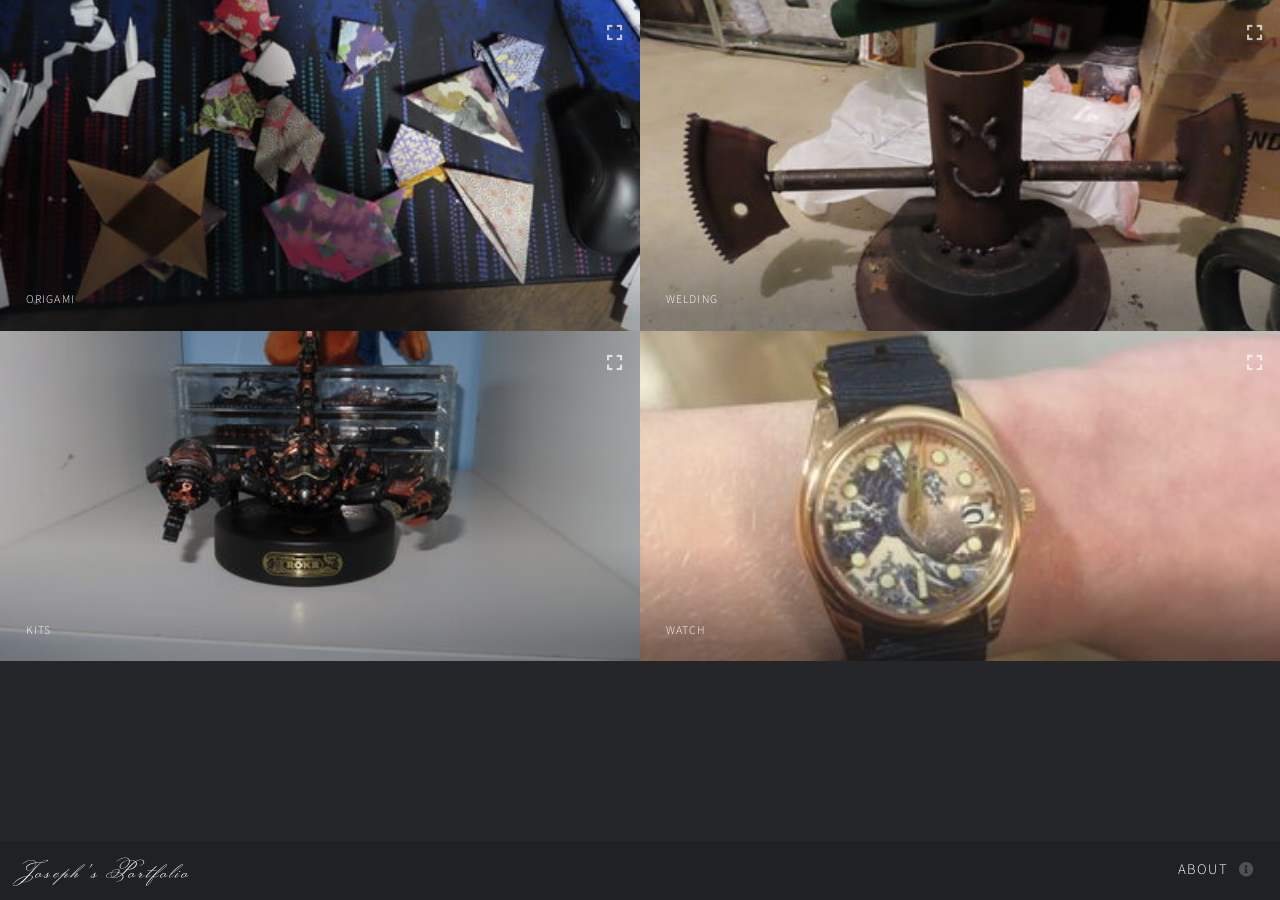
==== index.html @ 0ad8f06d "Add header font styling and gallery expand/collapse functionality - Add Monsieur La Doulaise Google " ====
<!DOCTYPE HTML>
<!--
	Multiverse by HTML5 UP
	html5up.net | @ajlkn
	Free for personal and commercial use under the CCA 3.0 license (html5up.net/license)
-->
<html>
	<head>
		<title>Joseph's Portfolio</title>
		<meta charset="utf-8" />
		<meta name="viewport" content="width=device-width, initial-scale=1, user-scalable=no" />
		<link rel="stylesheet" href="assets/css/main.css" />
		<noscript><link rel="stylesheet" href="assets/css/noscript.css" /></noscript>
		<link rel="preconnect" href="https://fonts.googleapis.com">
		<link rel="preconnect" href="https://fonts.gstatic.com" crossorigin>
		<link href="https://fonts.googleapis.com/css2?family=Monsieur+La+Doulaise&display=swap" rel="stylesheet">
	</head>
	<body class="is-preload">

		<!-- Wrapper -->
			<div id="wrapper">

				<!-- Header -->
					<header id="header">
						<h1><a href="index.html"><strong>Joseph's Portfolio</a></h1>
						<nav>
							<ul>
								<li><a href="#footer" class="icon solid fa-info-circle">About</a></li>
							</ul>
						</nav>
					</header>

				<!-- Main -->
					<div id="main">
						<!-- Origami Gallery -->
						<div class="gallery-group" data-gallery="origami">
							<button class="gallery-back">Back</button>
							<article class="thumb">
								<a href="images/gallery/origami/01-ALotOfOrigami.jpg" class="image"><img src="images/thumbs/origami.jpg" alt="Origami" /></a>
								<h2>Origami</h2>
								<p>Paper folding creations</p>
								<span class="expand-overlay"></span>
							</article>
							<a href="images/gallery/origami/02-4OrigamiFrogs.jpg" class="gallery-item"></a>
							<a href="images/gallery/origami/03-6OrigamiFrogs.jpg" class="gallery-item"></a>
							<a href="images/gallery/origami/04-6OrigamiFrogsStacked.jpg" class="gallery-item"></a>
							<a href="images/gallery/origami/05-OrigamiBookmarkOnPage.jpg" class="gallery-item"></a>
							<a href="images/gallery/origami/06-OrigamiBox.jpg" class="gallery-item"></a>
							<a href="images/gallery/origami/07-OrigamiCat.jpg" class="gallery-item"></a>
							<a href="images/gallery/origami/08-OrigamiCicada.jpg" class="gallery-item"></a>
							<a href="images/gallery/origami/09-OrigamiCinema.jpg" class="gallery-item"></a>
							<a href="images/gallery/origami/10-OrigamiCrane.jpg" class="gallery-item"></a>
							<a href="images/gallery/origami/11-OrigamiFrog.jpg" class="gallery-item"></a>
							<a href="images/gallery/origami/12-OrigamiFrogRabbit.jpg" class="gallery-item"></a>
							<a href="images/gallery/origami/13-OrigamiHeart.jpg" class="gallery-item"></a>
							<a href="images/gallery/origami/14-OrigamiOwl.jpg" class="gallery-item"></a>
							<a href="images/gallery/origami/15-OrigamiParrotOnFinger.jpg" class="gallery-item"></a>
							<a href="images/gallery/origami/16-OrigamiParrotOnFlowers.jpg" class="gallery-item"></a>
							<a href="images/gallery/origami/17-OrigamiParrotWithDog.jpg" class="gallery-item"></a>
							<a href="images/gallery/origami/18-OrigamiParrotWithDog2.jpg" class="gallery-item"></a>
							<a href="images/gallery/origami/19-OrigamiRabbit2.jpg" class="gallery-item"></a>
							<a href="images/gallery/origami/20-OrigamiTurtle.jpg" class="gallery-item"></a>
							<a href="images/gallery/origami/21-OrigamiTurtle2.jpg" class="gallery-item"></a>
							<a href="images/gallery/origami/22-OrigamiRabbit.jpg" class="gallery-item"></a>
						</div>

						<!-- Welding Gallery -->
						<div class="gallery-group" data-gallery="welding">
							<button class="gallery-back">Back</button>
							<article class="thumb">
								<a href="images/gallery/welding/01-GuyIWelded.jpg" class="image"><img src="images/thumbs/welding.jpg" alt="Welding" /></a>
								<h2>Welding</h2>
								<p>Metal art and sculptures</p>
								<span class="expand-overlay"></span>
							</article>
							<a href="images/gallery/welding/02-AlotOfWeldedThings.jpg" class="gallery-item"></a>
							<a href="images/gallery/welding/03-WeldedBirdHouse.jpg" class="gallery-item"></a>
							<a href="images/gallery/welding/04-WeldedCarAndFlowers.jpg" class="gallery-item"></a>
							<a href="images/gallery/welding/05-WeldedGuy.jpg" class="gallery-item"></a>
							<a href="images/gallery/welding/06-WeldedHandAndFlowers.jpg" class="gallery-item"></a>
						</div>

						<!-- Kits Gallery -->
						<div class="gallery-group" data-gallery="kits">
							<button class="gallery-back">Back</button>
							<article class="thumb">
								<a href="images/gallery/kits/01-ScorpionKit.jpg" class="image"><img src="images/thumbs/kits.jpg" alt="Kits" /></a>
								<h2>Kits</h2>
								<p>Assembly projects</p>
								<span class="expand-overlay"></span>
							</article>
							<a href="images/gallery/kits/02-WoodenOwlClockKit.jpg" class="gallery-item"></a>
						</div>

						<!-- Watch Gallery -->
						<div class="gallery-group" data-gallery="watch">
							<button class="gallery-back">Back</button>
							<article class="thumb">
								<a href="images/gallery/watch/01-Watch-on-wrist.jpg" class="image"><img src="images/thumbs/watch.jpg" alt="Watch" /></a>
								<h2>Watch</h2>
								<p>Timepiece collection</p>
								<span class="expand-overlay"></span>
							</article>
							<a href="images/gallery/watch/02-Watch-on-desk.jpg" class="gallery-item"></a>
						</div>
					</div>

				<!-- Footer -->
					<footer id="footer" class="panel">
						<div class="inner split">
							<div>
								<section>
									<h2>Magna feugiat sed adipiscing</h2>
									<p>Nulla consequat, ex ut suscipit rutrum, mi dolor tincidunt erat, et scelerisque turpis ipsum eget quis orci mattis aliquet. Maecenas fringilla et ante at lorem et ipsum. Dolor nulla eu bibendum sapien. Donec non pharetra dui. Nulla consequat, ex ut suscipit rutrum, mi dolor tincidunt erat, et scelerisque turpis ipsum.</p>
								</section>
								<section>
									<h2>Follow me on ...</h2>
									<ul class="icons">
										<li><a href="#" class="icon brands fa-twitter"><span class="label">Twitter</span></a></li>
										<li><a href="#" class="icon brands fa-facebook-f"><span class="label">Facebook</span></a></li>
										<li><a href="#" class="icon brands fa-instagram"><span class="label">Instagram</span></a></li>
										<li><a href="#" class="icon brands fa-github"><span class="label">GitHub</span></a></li>
										<li><a href="#" class="icon brands fa-dribbble"><span class="label">Dribbble</span></a></li>
										<li><a href="#" class="icon brands fa-linkedin-in"><span class="label">LinkedIn</span></a></li>
									</ul>
								</section>
								<p class="copyright">
									&copy; Unttled. Design: <a href="http://html5up.net">HTML5 UP</a>.
								</p>
							</div>
							<div>
								<section>
									<h2>Get in touch</h2>
									<form method="post" action="#">
										<div class="fields">
											<div class="field half">
												<input type="text" name="name" id="name" placeholder="Name" />
											</div>
											<div class="field half">
												<input type="text" name="email" id="email" placeholder="Email" />
											</div>
											<div class="field">
												<textarea name="message" id="message" rows="4" placeholder="Message"></textarea>
											</div>
										</div>
										<ul class="actions">
											<li><input type="submit" value="Send" class="primary" /></li>
											<li><input type="reset" value="Reset" /></li>
										</ul>
									</form>
								</section>
							</div>
						</div>
					</footer>

			</div>

		<!-- Scripts -->
			<script src="assets/js/jquery.min.js"></script>
			<script src="assets/js/jquery.poptrox.min.js"></script>
			<script src="assets/js/browser.min.js"></script>
			<script src="assets/js/breakpoints.min.js"></script>
			<script src="assets/js/util.js"></script>
			<script src="assets/js/main.js"></script>

	</body>
</html>
---- assets/css/main.css ----
@import url(fontawesome-all.min.css);
@import url("https://fonts.googleapis.com/css?family=Source+Sans+Pro:300,300italic,400,400italic");

/*
	Multiverse by HTML5 UP
	html5up.net | @ajlkn
	Free for personal and commercial use under the CCA 3.0 license (html5up.net/license)
*/

@-moz-keyframes spinner {
	0% {
		-moz-transform: rotate(0deg);
		-webkit-transform: rotate(0deg);
		-ms-transform: rotate(0deg);
		transform: rotate(0deg);
	}

	100% {
		-moz-transform: rotate(359deg);
		-webkit-transform: rotate(359deg);
		-ms-transform: rotate(359deg);
		transform: rotate(359deg);
	}
}

@-webkit-keyframes spinner {
	0% {
		-moz-transform: rotate(0deg);
		-webkit-transform: rotate(0deg);
		-ms-transform: rotate(0deg);
		transform: rotate(0deg);
	}

	100% {
		-moz-transform: rotate(359deg);
		-webkit-transform: rotate(359deg);
		-ms-transform: rotate(359deg);
		transform: rotate(359deg);
	}
}

@-ms-keyframes spinner {
	0% {
		-moz-transform: rotate(0deg);
		-webkit-transform: rotate(0deg);
		-ms-transform: rotate(0deg);
		transform: rotate(0deg);
	}

	100% {
		-moz-transform: rotate(359deg);
		-webkit-transform: rotate(359deg);
		-ms-transform: rotate(359deg);
		transform: rotate(359deg);
	}
}

@keyframes spinner {
	0% {
		-moz-transform: rotate(0deg);
		-webkit-transform: rotate(0deg);
		-ms-transform: rotate(0deg);
		transform: rotate(0deg);
	}

	100% {
		-moz-transform: rotate(359deg);
		-webkit-transform: rotate(359deg);
		-ms-transform: rotate(359deg);
		transform: rotate(359deg);
	}
}

html, body, div, span, applet, object,
iframe, h1, h2, h3, h4, h5, h6, p, blockquote,
pre, a, abbr, acronym, address, big, cite,
code, del, dfn, em, img, ins, kbd, q, s, samp,
small, strike, strong, sub, sup, tt, var, b,
u, i, center, dl, dt, dd, ol, ul, li, fieldset,
form, label, legend, table, caption, tbody,
tfoot, thead, tr, th, td, article, aside,
canvas, details, embed, figure, figcaption,
footer, header, hgroup, menu, nav, output, ruby,
section, summary, time, mark, audio, video {
	margin: 0;
	padding: 0;
	border: 0;
	font-size: 100%;
	font: inherit;
	vertical-align: baseline;}

article, aside, details, figcaption, figure,
footer, header, hgroup, menu, nav, section {
	display: block;}

body {
	line-height: 1;
}

ol, ul {
	list-style: none;
}

blockquote, q {
	quotes: none;
}

	blockquote:before, blockquote:after, q:before, q:after {
		content: '';
		content: none;
	}

table {
	border-collapse: collapse;
	border-spacing: 0;
}

body {
	-webkit-text-size-adjust: none;
}

mark {
	background-color: transparent;
	color: inherit;
}

input::-moz-focus-inner {
	border: 0;
	padding: 0;
}

input, select, textarea {
	-moz-appearance: none;
	-webkit-appearance: none;
	-ms-appearance: none;
	appearance: none;
}

/* Basic */

	@-ms-viewport {
		width: device-width;
	}

	body {
		-ms-overflow-style: scrollbar;
	}

	@media screen and (max-width: 480px) {

		html, body {
			min-width: 320px;
		}

	}

	html {
		box-sizing: border-box;
	}

	*, *:before, *:after {
		box-sizing: inherit;
	}

	body {
		background: #242629;
	}

		body.is-preload *, body.is-preload *:before, body.is-preload *:after {
			-moz-animation: none !important;
			-webkit-animation: none !important;
			-ms-animation: none !important;
			animation: none !important;
			-moz-transition: none !important;
			-webkit-transition: none !important;
			-ms-transition: none !important;
			transition: none !important;
		}

		body.is-resizing *, body.is-resizing *:before, body.is-resizing *:after {
			-moz-animation: none !important;
			-webkit-animation: none !important;
			-ms-animation: none !important;
			animation: none !important;
			-moz-transition: none !important;
			-webkit-transition: none !important;
			-ms-transition: none !important;
			transition: none !important;
		}

/* Type */

	body, input, select, textarea {
		color: #a0a0a1;
		font-family: "Source Sans Pro", Helvetica, sans-serif;
		font-size: 15pt;
		font-weight: 300;
		letter-spacing: 0.025em;
		line-height: 1.65;
	}

		@media screen and (max-width: 1680px) {

			body, input, select, textarea {
				font-size: 11pt;
			}

		}

	a {
		-moz-transition: color 0.2s ease-in-out, border-bottom-color 0.2s ease-in-out;
		-webkit-transition: color 0.2s ease-in-out, border-bottom-color 0.2s ease-in-out;
		-ms-transition: color 0.2s ease-in-out, border-bottom-color 0.2s ease-in-out;
		transition: color 0.2s ease-in-out, border-bottom-color 0.2s ease-in-out;
		border-bottom: dotted 1px;
		color: #34a58e;
		text-decoration: none;
	}

		a:hover {
			border-bottom-color: transparent;
			color: #34a58e !important;
		}

	strong, b {
		color: #ffffff;
		font-weight: 300;
	}

	em, i {
		font-style: italic;
	}

	p {
		margin: 0 0 2em 0;
	}

	h1, h2, h3, h4, h5, h6 {
		color: #ffffff;
		font-weight: 300;
		letter-spacing: 0.1em;
		line-height: 1.5;
		margin: 0 0 1em 0;
		text-transform: uppercase;
	}

		h1 a, h2 a, h3 a, h4 a, h5 a, h6 a {
			color: inherit;
			text-decoration: none;
		}

	h1 {
		font-size: 2em;
	}

	h2 {
		font-size: 1.25em;
	}

	h3 {
		font-size: 1.1em;
	}

	h4 {
		font-size: 1em;
	}

	h5 {
		font-size: 0.9em;
	}

	h6 {
		font-size: 0.7em;
	}

	@media screen and (max-width: 736px) {

		h2 {
			font-size: 1em;
		}

		h3 {
			font-size: 0.9em;
		}

		h4 {
			font-size: 0.8em;
		}

		h5 {
			font-size: 0.7em;
		}

		h6 {
			font-size: 0.7em;
		}

	}

	sub {
		font-size: 0.8em;
		position: relative;
		top: 0.5em;
	}

	sup {
		font-size: 0.8em;
		position: relative;
		top: -0.5em;
	}

	blockquote {
		border-left: 4px #36383c;
		font-style: italic;
		margin: 0 0 2em 0;
		padding: 0.5em 0 0.5em 2em;
	}

	code {
		background: #34363b;
		border: solid 1px #36383c;
		font-family: "Courier New", monospace;
		font-size: 0.9em;
		margin: 0 0.25em;
		padding: 0.25em 0.65em;
	}

	pre {
		-webkit-overflow-scrolling: touch;
		font-family: "Courier New", monospace;
		font-size: 0.9em;
		margin: 0 0 2em 0;
	}

		pre code {
			display: block;
			line-height: 1.75;
			padding: 1em 1.5em;
			overflow-x: auto;
		}

	hr {
		border: 0;
		border-bottom: solid 1px #36383c;
		margin: 2em 0;
	}

		hr.major {
			margin: 3em 0;
		}

	.align-left {
		text-align: left;
	}

	.align-center {
		text-align: center;
	}

	.align-right {
		text-align: right;
	}

/* Button */

	input[type="submit"],
	input[type="reset"],
	input[type="button"],
	button,
	.button {
		-moz-appearance: none;
		-webkit-appearance: none;
		-ms-appearance: none;
		appearance: none;
		-moz-transition: background-color 0.2s ease-in-out, box-shadow 0.2s ease-in-out, color 0.2s ease-in-out;
		-webkit-transition: background-color 0.2s ease-in-out, box-shadow 0.2s ease-in-out, color 0.2s ease-in-out;
		-ms-transition: background-color 0.2s ease-in-out, box-shadow 0.2s ease-in-out, color 0.2s ease-in-out;
		transition: background-color 0.2s ease-in-out, box-shadow 0.2s ease-in-out, color 0.2s ease-in-out;
		background-color: transparent;
		border: 0;
		border-radius: 0;
		box-shadow: inset 0 0 0 2px #36383c;
		color: #ffffff !important;
		cursor: pointer;
		display: inline-block;
		font-size: 0.9em;
		font-weight: 300;
		height: 3.05556em;
		letter-spacing: 0.1em;
		line-height: 3.05556em;
		padding: 0 2.5em;
		text-align: center;
		text-decoration: none;
		text-transform: uppercase;
		white-space: nowrap;
	}

		input[type="submit"]:hover,
		input[type="reset"]:hover,
		input[type="button"]:hover,
		button:hover,
		.button:hover {
			box-shadow: inset 0 0 0 2px #34a58e;
			color: #34a58e !important;
		}

			input[type="submit"]:hover:active,
			input[type="reset"]:hover:active,
			input[type="button"]:hover:active,
			button:hover:active,
			.button:hover:active {
				background-color: rgba(52, 165, 142, 0.15);
				color: #34a58e !important;
			}

		input[type="submit"].icon,
		input[type="reset"].icon,
		input[type="button"].icon,
		button.icon,
		.button.icon {
			padding-left: 1.35em;
		}

			input[type="submit"].icon:before,
			input[type="reset"].icon:before,
			input[type="button"].icon:before,
			button.icon:before,
			.button.icon:before {
				margin-right: 0.5em;
			}

		input[type="submit"].fit,
		input[type="reset"].fit,
		input[type="button"].fit,
		button.fit,
		.button.fit {
			width: 100%;
		}

		input[type="submit"].small,
		input[type="reset"].small,
		input[type="button"].small,
		button.small,
		.button.small {
			font-size: 0.8em;
		}

		input[type="submit"].large,
		input[type="reset"].large,
		input[type="button"].large,
		button.large,
		.button.large {
			font-size: 1.35em;
		}

		input[type="submit"].primary,
		input[type="reset"].primary,
		input[type="button"].primary,
		button.primary,
		.button.primary {
			background-color: #34a58e;
			box-shadow: none;
		}

			input[type="submit"].primary:hover,
			input[type="reset"].primary:hover,
			input[type="button"].primary:hover,
			button.primary:hover,
			.button.primary:hover {
				background-color: #47c5ab;
				color: #ffffff !important;
			}

				input[type="submit"].primary:hover:active,
				input[type="reset"].primary:hover:active,
				input[type="button"].primary:hover:active,
				button.primary:hover:active,
				.button.primary:hover:active {
					background-color: #287e6d;
				}

		input[type="submit"].disabled, input[type="submit"]:disabled,
		input[type="reset"].disabled,
		input[type="reset"]:disabled,
		input[type="button"].disabled,
		input[type="button"]:disabled,
		button.disabled,
		button:disabled,
		.button.disabled,
		.button:disabled {
			pointer-events: none;
			opacity: 0.35;
		}

/* Form */

	form {
		margin: 0 0 2em 0;
	}

		form > :last-child {
			margin-bottom: 0;
		}

		form > .fields {
			display: -moz-flex;
			display: -webkit-flex;
			display: -ms-flex;
			display: flex;
			-moz-flex-wrap: wrap;
			-webkit-flex-wrap: wrap;
			-ms-flex-wrap: wrap;
			flex-wrap: wrap;
			width: calc(100% + 3em);
			margin: -1.5em 0 2em -1.5em;
		}

			form > .fields > .field {
				-moz-flex-grow: 0;
				-webkit-flex-grow: 0;
				-ms-flex-grow: 0;
				flex-grow: 0;
				-moz-flex-shrink: 0;
				-webkit-flex-shrink: 0;
				-ms-flex-shrink: 0;
				flex-shrink: 0;
				padding: 1.5em 0 0 1.5em;
				width: calc(100% - 1.5em);
			}

				form > .fields > .field.half {
					width: calc(50% - 0.75em);
				}

				form > .fields > .field.third {
					width: calc(100%/3 - 0.5em);
				}

				form > .fields > .field.quarter {
					width: calc(25% - 0.375em);
				}

		@media screen and (max-width: 736px) {

			form > .fields {
				width: calc(100% + 3em);
				margin: -1.5em 0 2em -1.5em;
			}

				form > .fields > .field {
					padding: 1.5em 0 0 1.5em;
					width: calc(100% - 1.5em);
				}

					form > .fields > .field.half {
						width: calc(100% - 1.5em);
					}

					form > .fields > .field.third {
						width: calc(100% - 1.5em);
					}

					form > .fields > .field.quarter {
						width: calc(100% - 1.5em);
					}

		}

	label {
		color: #ffffff;
		display: block;
		font-size: 0.9em;
		font-weight: 300;
		margin: 0 0 1em 0;
	}

	input[type="text"],
	input[type="password"],
	input[type="email"],
	input[type="tel"],
	input[type="search"],
	input[type="url"],
	select,
	textarea {
		-moz-appearance: none;
		-webkit-appearance: none;
		-ms-appearance: none;
		appearance: none;
		background: #34363b;
		border: 0;
		border-radius: 0;
		color: #a0a0a1;
		display: block;
		outline: 0;
		padding: 0 1em;
		text-decoration: none;
		width: 100%;
	}

		input[type="text"]:invalid,
		input[type="password"]:invalid,
		input[type="email"]:invalid,
		input[type="tel"]:invalid,
		input[type="search"]:invalid,
		input[type="url"]:invalid,
		select:invalid,
		textarea:invalid {
			box-shadow: none;
		}

		input[type="text"]:focus,
		input[type="password"]:focus,
		input[type="email"]:focus,
		input[type="tel"]:focus,
		input[type="search"]:focus,
		input[type="url"]:focus,
		select:focus,
		textarea:focus {
			box-shadow: inset 0 0 0 2px #34a58e;
		}

	select {
		background-image: url("data:image/svg+xml;charset=utf8,%3Csvg xmlns='http://www.w3.org/2000/svg' width='40' height='40' preserveAspectRatio='none' viewBox='0 0 40 40'%3E%3Cpath d='M9.4,12.3l10.4,10.4l10.4-10.4c0.2-0.2,0.5-0.4,0.9-0.4c0.3,0,0.6,0.1,0.9,0.4l3.3,3.3c0.2,0.2,0.4,0.5,0.4,0.9 c0,0.4-0.1,0.6-0.4,0.9L20.7,31.9c-0.2,0.2-0.5,0.4-0.9,0.4c-0.3,0-0.6-0.1-0.9-0.4L4.3,17.3c-0.2-0.2-0.4-0.5-0.4-0.9 c0-0.4,0.1-0.6,0.4-0.9l3.3-3.3c0.2-0.2,0.5-0.4,0.9-0.4S9.1,12.1,9.4,12.3z' fill='%2336383c' /%3E%3C/svg%3E");
		background-size: 1.25rem;
		background-repeat: no-repeat;
		background-position: calc(100% - 1rem) center;
		height: 2.75em;
		padding-right: 2.75em;
		text-overflow: ellipsis;
	}

		select option {
			color: #ffffff;
			background: #242629;
		}

		select:focus::-ms-value {
			background-color: transparent;
		}

		select::-ms-expand {
			display: none;
		}

	input[type="text"],
	input[type="password"],
	input[type="email"],
	input[type="tel"],
	input[type="search"],
	input[type="url"],
	select {
		height: 2.75em;
	}

	textarea {
		padding: 0.75em 1em;
	}

	input[type="checkbox"],
	input[type="radio"] {
		-moz-appearance: none;
		-webkit-appearance: none;
		-ms-appearance: none;
		appearance: none;
		display: block;
		float: left;
		margin-right: -2em;
		opacity: 0;
		width: 1em;
		z-index: -1;
	}

		input[type="checkbox"] + label,
		input[type="radio"] + label {
			text-decoration: none;
			color: #a0a0a1;
			cursor: pointer;
			display: inline-block;
			font-size: 1em;
			font-weight: 300;
			padding-left: 2.4em;
			padding-right: 0.75em;
			position: relative;
		}

			input[type="checkbox"] + label:before,
			input[type="radio"] + label:before {
				-moz-osx-font-smoothing: grayscale;
				-webkit-font-smoothing: antialiased;
				display: inline-block;
				font-style: normal;
				font-variant: normal;
				text-rendering: auto;
				line-height: 1;
				text-transform: none !important;
				font-family: 'Font Awesome 5 Free';
				font-weight: 900;
			}

			input[type="checkbox"] + label:before,
			input[type="radio"] + label:before {
				background: #34363b;
				content: '';
				display: inline-block;
				font-size: 0.8em;
				height: 2.0625em;
				left: 0;
				line-height: 2.0625em;
				position: absolute;
				text-align: center;
				top: 0;
				width: 2.0625em;
			}

		input[type="checkbox"]:checked + label:before,
		input[type="radio"]:checked + label:before {
			background: #34a58e;
			border-color: #34a58e;
			color: #ffffff;
			content: '\f00c';
		}

		input[type="checkbox"]:focus + label:before,
		input[type="radio"]:focus + label:before {
			box-shadow: 0 0 0 2px #34a58e;
		}

	input[type="radio"] + label:before {
		border-radius: 100%;
	}

	::-webkit-input-placeholder {
		color: #707071 !important;
		opacity: 1.0;
	}

	:-moz-placeholder {
		color: #707071 !important;
		opacity: 1.0;
	}

	::-moz-placeholder {
		color: #707071 !important;
		opacity: 1.0;
	}

	:-ms-input-placeholder {
		color: #707071 !important;
		opacity: 1.0;
	}

/* Icon */

	.icon {
		text-decoration: none;
		border-bottom: none;
		position: relative;
	}

		.icon:before {
			-moz-osx-font-smoothing: grayscale;
			-webkit-font-smoothing: antialiased;
			display: inline-block;
			font-style: normal;
			font-variant: normal;
			text-rendering: auto;
			line-height: 1;
			text-transform: none !important;
			font-family: 'Font Awesome 5 Free';
			font-weight: 400;
		}

		.icon > .label {
			display: none;
		}

		.icon:before {
			line-height: inherit;
		}

		.icon.solid:before {
			font-weight: 900;
		}

		.icon.brands:before {
			font-family: 'Font Awesome 5 Brands';
		}

/* List */

	ol {
		list-style: decimal;
		margin: 0 0 2em 0;
		padding-left: 1.25em;
	}

		ol li {
			padding-left: 0.25em;
		}

	ul {
		list-style: disc;
		margin: 0 0 2em 0;
		padding-left: 1em;
	}

		ul li {
			padding-left: 0.5em;
		}

		ul.alt {
			list-style: none;
			padding-left: 0;
		}

			ul.alt li {
				border-top: solid 1px #36383c;
				padding: 0.5em 0;
			}

				ul.alt li:first-child {
					border-top: 0;
					padding-top: 0;
				}

	dl {
		margin: 0 0 2em 0;
	}

		dl dt {
			display: block;
			font-weight: 300;
			margin: 0 0 1em 0;
		}

		dl dd {
			margin-left: 2em;
		}

/* Actions */

	ul.actions {
		display: -moz-flex;
		display: -webkit-flex;
		display: -ms-flex;
		display: flex;
		cursor: default;
		list-style: none;
		margin-left: -1em;
		padding-left: 0;
	}

		ul.actions li {
			padding: 0 0 0 1em;
			vertical-align: middle;
		}

		ul.actions.special {
			-moz-justify-content: center;
			-webkit-justify-content: center;
			-ms-justify-content: center;
			justify-content: center;
			width: 100%;
			margin-left: 0;
		}

			ul.actions.special li:first-child {
				padding-left: 0;
			}

		ul.actions.stacked {
			-moz-flex-direction: column;
			-webkit-flex-direction: column;
			-ms-flex-direction: column;
			flex-direction: column;
			margin-left: 0;
		}

			ul.actions.stacked li {
				padding: 1.3em 0 0 0;
			}

				ul.actions.stacked li:first-child {
					padding-top: 0;
				}

		ul.actions.fit {
			width: calc(100% + 1em);
		}

			ul.actions.fit li {
				-moz-flex-grow: 1;
				-webkit-flex-grow: 1;
				-ms-flex-grow: 1;
				flex-grow: 1;
				-moz-flex-shrink: 1;
				-webkit-flex-shrink: 1;
				-ms-flex-shrink: 1;
				flex-shrink: 1;
				width: 100%;
			}

				ul.actions.fit li > * {
					width: 100%;
				}

			ul.actions.fit.stacked {
				width: 100%;
			}

		@media screen and (max-width: 480px) {

			ul.actions:not(.fixed) {
				-moz-flex-direction: column;
				-webkit-flex-direction: column;
				-ms-flex-direction: column;
				flex-direction: column;
				margin-left: 0;
				width: 100% !important;
			}

				ul.actions:not(.fixed) li {
					-moz-flex-grow: 1;
					-webkit-flex-grow: 1;
					-ms-flex-grow: 1;
					flex-grow: 1;
					-moz-flex-shrink: 1;
					-webkit-flex-shrink: 1;
					-ms-flex-shrink: 1;
					flex-shrink: 1;
					padding: 1em 0 0 0;
					text-align: center;
					width: 100%;
				}

					ul.actions:not(.fixed) li > * {
						width: 100%;
					}

					ul.actions:not(.fixed) li:first-child {
						padding-top: 0;
					}

					ul.actions:not(.fixed) li input[type="submit"],
					ul.actions:not(.fixed) li input[type="reset"],
					ul.actions:not(.fixed) li input[type="button"],
					ul.actions:not(.fixed) li button,
					ul.actions:not(.fixed) li .button {
						width: 100%;
					}

						ul.actions:not(.fixed) li input[type="submit"].icon:before,
						ul.actions:not(.fixed) li input[type="reset"].icon:before,
						ul.actions:not(.fixed) li input[type="button"].icon:before,
						ul.actions:not(.fixed) li button.icon:before,
						ul.actions:not(.fixed) li .button.icon:before {
							margin-left: -0.5rem;
						}

		}

/* Icons */

	ul.icons {
		cursor: default;
		list-style: none;
		padding-left: 0;
	}

		ul.icons li {
			display: inline-block;
			padding: 0 1em 0 0;
		}

			ul.icons li:last-child {
				padding-right: 0;
			}

			ul.icons li .icon {
				color: #505051;
			}

				ul.icons li .icon:before {
					font-size: 1.5em;
				}

/* Table */

	.table-wrapper {
		-webkit-overflow-scrolling: touch;
		overflow-x: auto;
	}

	table {
		margin: 0 0 2em 0;
		width: 100%;
	}

		table tbody tr {
			border: solid 1px #36383c;
			border-left: 0;
			border-right: 0;
		}

			table tbody tr:nth-child(2n + 1) {
				background-color: #34363b;
			}

		table td {
			padding: 0.75em 0.75em;
		}

		table th {
			color: #ffffff;
			font-size: 0.9em;
			font-weight: 300;
			padding: 0 0.75em 0.75em 0.75em;
			text-align: left;
		}

		table thead {
			border-bottom: solid 2px #36383c;
		}

		table tfoot {
			border-top: solid 2px #36383c;
		}

		table.alt {
			border-collapse: separate;
		}

			table.alt tbody tr td {
				border: solid 1px #36383c;
				border-left-width: 0;
				border-top-width: 0;
			}

				table.alt tbody tr td:first-child {
					border-left-width: 1px;
				}

			table.alt tbody tr:first-child td {
				border-top-width: 1px;
			}

			table.alt thead {
				border-bottom: 0;
			}

			table.alt tfoot {
				border-top: 0;
			}

/* Panel */

	.panel {
		padding: 4em 4em 2em 4em ;
		-moz-transform: translateY(100vh);
		-webkit-transform: translateY(100vh);
		-ms-transform: translateY(100vh);
		transform: translateY(100vh);
		-moz-transition: -moz-transform 0.5s ease;
		-webkit-transition: -webkit-transform 0.5s ease;
		-ms-transition: -ms-transform 0.5s ease;
		transition: transform 0.5s ease;
		-webkit-overflow-scrolling: touch;
		background: rgba(36, 38, 41, 0.975);
		bottom: 4em;
		left: 0;
		max-height: calc(80vh - 4em);
		overflow-y: auto;
		position: fixed;
		width: 100%;
		z-index: 10001;
	}

		.panel.active {
			-moz-transform: translateY(1px);
			-webkit-transform: translateY(1px);
			-ms-transform: translateY(1px);
			transform: translateY(1px);
		}

		.panel > .inner {
			margin: 0 auto;
			max-width: 100%;
			width: 75em;
		}

			.panel > .inner.split {
				display: -moz-flex;
				display: -webkit-flex;
				display: -ms-flex;
				display: flex;
			}

				.panel > .inner.split > div {
					margin-left: 4em;
					width: 50%;
				}

				.panel > .inner.split > :first-child {
					margin-left: 0;
				}

		.panel > .closer {
			-moz-transition: opacity 0.2s ease-in-out;
			-webkit-transition: opacity 0.2s ease-in-out;
			-ms-transition: opacity 0.2s ease-in-out;
			transition: opacity 0.2s ease-in-out;
			background-image: url("images/close.svg");
			background-position: center;
			background-repeat: no-repeat;
			background-size: 3em;
			cursor: pointer;
			height: 5em;
			opacity: 0.25;
			position: absolute;
			right: 0;
			top: 0;
			width: 5em;
			z-index: 2;
		}

			.panel > .closer:hover {
				opacity: 1.0;
			}

		@media screen and (max-width: 1280px) {

			.panel {
				padding: 3em 3em 1em 3em ;
			}

				.panel > .inner.split > div {
					margin-left: 3em;
				}

				.panel > .closer {
					background-size: 2.5em;
					background-position: 75% 25%;
				}

		}

		@media screen and (max-width: 980px) {

			.panel > .inner.split {
				-moz-flex-direction: column;
				-webkit-flex-direction: column;
				-ms-flex-direction: column;
				flex-direction: column;
			}

				.panel > .inner.split > div {
					margin-left: 0;
					width: 100%;
				}

		}

		@media screen and (max-width: 736px) {

			.panel {
				-moz-transform: translateY(-100vh);
				-webkit-transform: translateY(-100vh);
				-ms-transform: translateY(-100vh);
				transform: translateY(-100vh);
				padding: 4em 2em 2em 2em ;
				bottom: auto;
				top: calc(4em - 1px);
			}

				.panel.active {
					-moz-transform: translateY(0);
					-webkit-transform: translateY(0);
					-ms-transform: translateY(0);
					transform: translateY(0);
				}

		}

/* Poptrox Popup */

	.poptrox-overlay {
		-webkit-tap-highlight-color: rgba(255, 255, 255, 0);
	}

	.poptrox-popup {
		background: rgba(31, 34, 36, 0.925);
		box-shadow: 0 1em 3em 0.5em rgba(0, 0, 0, 0.25);
		cursor: default;
	}

		.poptrox-popup:before {
			-moz-transition: opacity 0.2s ease-in-out;
			-webkit-transition: opacity 0.2s ease-in-out;
			-ms-transition: opacity 0.2s ease-in-out;
			transition: opacity 0.2s ease-in-out;
			background-image: -moz-linear-gradient(to left, rgba(31,34,36,0.35), rgba(31,34,36,0) 10em, rgba(31,34,36,0)), -moz-linear-gradient(to right, rgba(31,34,36,0.35), rgba(31,34,36,0) 10em, rgba(31,34,36,0));
			background-image: -webkit-linear-gradient(to left, rgba(31,34,36,0.35), rgba(31,34,36,0) 10em, rgba(31,34,36,0)), -webkit-linear-gradient(to right, rgba(31,34,36,0.35), rgba(31,34,36,0) 10em, rgba(31,34,36,0));
			background-image: -ms-linear-gradient(to left, rgba(31,34,36,0.35), rgba(31,34,36,0) 10em, rgba(31,34,36,0)), -ms-linear-gradient(to right, rgba(31,34,36,0.35), rgba(31,34,36,0) 10em, rgba(31,34,36,0));
			background-image: linear-gradient(to left, rgba(31,34,36,0.35), rgba(31,34,36,0) 10em, rgba(31,34,36,0)), linear-gradient(to right, rgba(31,34,36,0.35), rgba(31,34,36,0) 10em, rgba(31,34,36,0));
			content: '';
			display: block;
			height: 100%;
			left: 0;
			position: absolute;
			top: 0;
			width: 100%;
			z-index: 1;
			opacity: 1;
		}

		.poptrox-popup .closer {
			-moz-transition: opacity 0.2s ease-in-out;
			-webkit-transition: opacity 0.2s ease-in-out;
			-ms-transition: opacity 0.2s ease-in-out;
			transition: opacity 0.2s ease-in-out;
			background-image: url("images/close.svg");
			background-position: center;
			background-repeat: no-repeat;
			background-size: 3em;
			height: 5em;
			opacity: 0;
			position: absolute;
			right: 0;
			top: 0;
			width: 5em;
			z-index: 2;
		}

		.poptrox-popup .nav-previous,
		.poptrox-popup .nav-next {
			-moz-transition: opacity 0.2s ease-in-out;
			-webkit-transition: opacity 0.2s ease-in-out;
			-ms-transition: opacity 0.2s ease-in-out;
			transition: opacity 0.2s ease-in-out;
			background-image: url("images/arrow.svg");
			background-position: center;
			background-repeat: no-repeat;
			background-size: 5em;
			cursor: pointer;
			height: 8em;
			margin-top: -4em;
			opacity: 0;
			position: absolute;
			top: 50%;
			width: 6em;
			z-index: 2;
		}

		.poptrox-popup .nav-previous {
			-moz-transform: scaleX(-1);
			-webkit-transform: scaleX(-1);
			-ms-transform: scaleX(-1);
			transform: scaleX(-1);
			left: 0;
		}

		.poptrox-popup .nav-next {
			right: 0;
		}

		.poptrox-popup .caption {
			padding: 2em 2em 0.1em 2em ;
			background-image: -moz-linear-gradient(to top, rgba(16,16,16,0.45) 25%, rgba(16,16,16,0) 100%);
			background-image: -webkit-linear-gradient(to top, rgba(16,16,16,0.45) 25%, rgba(16,16,16,0) 100%);
			background-image: -ms-linear-gradient(to top, rgba(16,16,16,0.45) 25%, rgba(16,16,16,0) 100%);
			background-image: linear-gradient(to top, rgba(16,16,16,0.45) 25%, rgba(16,16,16,0) 100%);
			bottom: 0;
			cursor: default;
			left: 0;
			position: absolute;
			text-align: left;
			width: 100%;
			z-index: 2;
		}

			.poptrox-popup .caption h2, .poptrox-popup .caption h3, .poptrox-popup .caption h4, .poptrox-popup .caption h5, .poptrox-popup .caption h6 {
				margin: 0 0 0.5em 0;
			}

			.poptrox-popup .caption p {
				color: #ffffff;
			}

		.poptrox-popup .loader {
			-moz-animation: spinner 1s infinite linear !important;
			-webkit-animation: spinner 1s infinite linear !important;
			-ms-animation: spinner 1s infinite linear !important;
			animation: spinner 1s infinite linear !important;
			background-image: url("images/spinner.svg");
			background-position: center;
			background-repeat: no-repeat;
			background-size: contain;
			display: block;
			font-size: 2em;
			height: 2em;
			left: 50%;
			line-height: 2em;
			margin: -1em 0 0 -1em;
			opacity: 0.25;
			position: absolute;
			text-align: center;
			top: 50%;
			width: 2em;
		}

		.poptrox-popup:hover .closer,
		.poptrox-popup:hover .nav-previous,
		.poptrox-popup:hover .nav-next {
			opacity: 0.5;
		}

			.poptrox-popup:hover .closer:hover,
			.poptrox-popup:hover .nav-previous:hover,
			.poptrox-popup:hover .nav-next:hover {
				opacity: 1.0;
			}

		.poptrox-popup.loading:before {
			opacity: 0;
		}

		body.touch .poptrox-popup .closer,
		body.touch .poptrox-popup .nav-previous,
		body.touch .poptrox-popup .nav-next {
			opacity: 1.0 !important;
		}

		@media screen and (max-width: 980px) {

			.poptrox-popup .closer {
				background-size: 3em;
			}

			.poptrox-popup .nav-previous,
			.poptrox-popup .nav-next {
				background-size: 4em;
			}

		}

		@media screen and (max-width: 736px) {

			.poptrox-popup:before {
				display: none;
			}

			.poptrox-popup .caption {
				display: none !important;
			}

			.poptrox-popup .closer,
			.poptrox-popup .nav-previous,
			.poptrox-popup .nav-next {
				display: none !important;
			}

		}

/* Wrapper */

	#wrapper {
		-moz-transition: -moz-filter 0.5s ease, -webkit-filter 0.5s ease, -ms-filter 0.5s ease, -moz-filter 0.5s ease;
		-webkit-transition: -moz-filter 0.5s ease, -webkit-filter 0.5s ease, -ms-filter 0.5s ease, -webkit-filter 0.5s ease;
		-ms-transition: -moz-filter 0.5s ease, -webkit-filter 0.5s ease, -ms-filter 0.5s ease, -ms-filter 0.5s ease;
		transition: -moz-filter 0.5s ease, -webkit-filter 0.5s ease, -ms-filter 0.5s ease, filter 0.5s ease;
		position: relative;
	}

		#wrapper:after {
			pointer-events: none;
			-moz-transition: opacity 0.5s ease, visibility 0.5s;
			-webkit-transition: opacity 0.5s ease, visibility 0.5s;
			-ms-transition: opacity 0.5s ease, visibility 0.5s;
			transition: opacity 0.5s ease, visibility 0.5s;
			background: rgba(36, 38, 41, 0.5);
			content: '';
			display: block;
			height: 100%;
			left: 0;
			opacity: 0;
			position: absolute;
			top: 0;
			visibility: hidden;
			width: 100%;
			z-index: 1;
		}

			body.ie #wrapper:after {
				background: rgba(36, 38, 41, 0.8);
			}

		body.modal-active #wrapper {
			-moz-filter: blur(8px);
			-webkit-filter: blur(8px);
			-ms-filter: blur(8px);
			filter: blur(8px);
		}

			body.modal-active #wrapper:after {
				pointer-events: auto;
				opacity: 1;
				visibility: visible;
				z-index: 10003;
			}

		#wrapper:before {
			-moz-animation: spinner 1s infinite linear !important;
			-webkit-animation: spinner 1s infinite linear !important;
			-ms-animation: spinner 1s infinite linear !important;
			animation: spinner 1s infinite linear !important;
			pointer-events: none;
			-moz-transition: top 0.75s ease-in-out, opacity 0.35s ease-out, visibility 0.35s;
			-webkit-transition: top 0.75s ease-in-out, opacity 0.35s ease-out, visibility 0.35s;
			-ms-transition: top 0.75s ease-in-out, opacity 0.35s ease-out, visibility 0.35s;
			transition: top 0.75s ease-in-out, opacity 0.35s ease-out, visibility 0.35s;
			background-image: url("images/spinner.svg");
			background-position: center;
			background-repeat: no-repeat;
			background-size: contain;
			content: '';
			display: block;
			font-size: 2em;
			height: 2em;
			left: 50%;
			line-height: 2em;
			margin: -1em 0 0 -1em;
			opacity: 0;
			position: fixed;
			text-align: center;
			top: 75%;
			visibility: hidden;
			width: 2em;
		}

		body.is-preload #wrapper:before {
			-moz-transition: opacity 1s ease-out !important;
			-webkit-transition: opacity 1s ease-out !important;
			-ms-transition: opacity 1s ease-out !important;
			transition: opacity 1s ease-out !important;
			-moz-transition-delay: 0.5s !important;
			-webkit-transition-delay: 0.5s !important;
			-ms-transition-delay: 0.5s !important;
			transition-delay: 0.5s !important;
			opacity: 0.25;
			top: 50%;
			visibility: visible;
		}

/* Header */

	body {
		padding: 0 0 4em 0;
	}

	#header {
		-moz-transform: translateY(0);
		-webkit-transform: translateY(0);
		-ms-transform: translateY(0);
		transform: translateY(0);
		-moz-transition: -moz-transform 1s ease;
		-webkit-transition: -webkit-transform 1s ease;
		-ms-transition: -ms-transform 1s ease;
		transition: transform 1s ease;
		-moz-user-select: none;
		-ms-user-select: none;
		-webkit-user-select: none;
		background: #1f2224;
		bottom: -1em;
		height: 5em;
		left: 0;
		line-height: 4em;
		padding: 0 1.5em;
		position: fixed;
		user-select: none;
		width: 100%;
		z-index: 10002;
	}

		body.is-preload #header {
			-moz-transform: translateY(4em);
			-webkit-transform: translateY(4em);
			-ms-transform: translateY(4em);
			transform: translateY(4em);
		}

		#header h1 {
			color: #a0a0a1;
			display: inline-block;
			font-family: "Monsieur La Doulaise", cursive;
			font-size: 1.5em;
			line-height: 1;
			margin: 0;
			text-transform: none;
			vertical-align: middle;
		}

			#header h1 a {
				border: 0;
				color: inherit;
			}

				#header h1 a:hover {
					color: inherit !important;
				}

		#header nav {
			position: absolute;
			right: 0;
			top: 0;
		}

			#header nav > ul {
				list-style: none;
				margin: 0;
				padding: 0;
			}

				#header nav > ul > li {
					display: inline-block;
					padding: 0;
				}

					#header nav > ul > li a {
						-moz-transition: background-color 0.5s ease;
						-webkit-transition: background-color 0.5s ease;
						-ms-transition: background-color 0.5s ease;
						transition: background-color 0.5s ease;
						border: 0;
						color: #ffffff;
						display: inline-block;
						letter-spacing: 0.1em;
						padding: 0 1.65em;
						text-transform: uppercase;
					}

						#header nav > ul > li a.icon:before {
							color: #505051;
							float: right;
							margin-left: 0.75em;
						}

						#header nav > ul > li a:hover {
							color: #ffffff !important;
						}

						#header nav > ul > li a.active {
							background-color: #242629;
						}

	@media screen and (max-width: 736px) {

		body {
			padding: 4em 0 0 0;
		}

		#header {
			-moz-transform: translateY(0);
			-webkit-transform: translateY(0);
			-ms-transform: translateY(0);
			transform: translateY(0);
			bottom: auto;
			height: 4em;
			padding: 0 1em;
			top: 0;
		}

			body.is-preload #header {
				-moz-transform: translateY(-3.4em);
				-webkit-transform: translateY(-3.4em);
				-ms-transform: translateY(-3.4em);
				transform: translateY(-3.4em);
			}

			#header h1 {
				font-size: 0.9em;
			}

			#header nav > ul > li a {
				font-size: 0.9em;
				padding: 0 1.15em;
			}

	}

/* Main */

	#main {
		-moz-transition: -moz-filter 0.5s ease, -webkit-filter 0.5s ease, -ms-filter 0.5s ease, -moz-filter 0.5s ease;
		-webkit-transition: -moz-filter 0.5s ease, -webkit-filter 0.5s ease, -ms-filter 0.5s ease, -webkit-filter 0.5s ease;
		-ms-transition: -moz-filter 0.5s ease, -webkit-filter 0.5s ease, -ms-filter 0.5s ease, -ms-filter 0.5s ease;
		transition: -moz-filter 0.5s ease, -webkit-filter 0.5s ease, -ms-filter 0.5s ease, filter 0.5s ease;
		display: -moz-flex;
		display: -webkit-flex;
		display: -ms-flex;
		display: flex;
		-moz-flex-wrap: wrap;
		-webkit-flex-wrap: wrap;
		-ms-flex-wrap: wrap;
		flex-wrap: wrap;
		-webkit-tap-highlight-color: rgba(255, 255, 255, 0);
	}

		/* Gallery items hidden by default - shown when expanded */
		#main .gallery-item {
			display: none;
		}

		#main .thumb {
			-moz-transition: opacity 1.25s ease-in-out;
			-webkit-transition: opacity 1.25s ease-in-out;
			-ms-transition: opacity 1.25s ease-in-out;
			transition: opacity 1.25s ease-in-out;
			pointer-events: auto;
			-webkit-tap-highlight-color: rgba(255, 255, 255, 0);
			opacity: 1;
			overflow: hidden;
			position: relative;
		}

			#main .thumb:after {
				background-image: -moz-linear-gradient(to top, rgba(10,17,25,0.35) 5%, rgba(10,17,25,0) 35%);
				background-image: -webkit-linear-gradient(to top, rgba(10,17,25,0.35) 5%, rgba(10,17,25,0) 35%);
				background-image: -ms-linear-gradient(to top, rgba(10,17,25,0.35) 5%, rgba(10,17,25,0) 35%);
				background-image: linear-gradient(to top, rgba(10,17,25,0.35) 5%, rgba(10,17,25,0) 35%);
				pointer-events: none;
				background-size: cover;
				content: '';
				display: block;
				height: 100%;
				left: 0;
				position: absolute;
				top: 0;
				width: 100%;
			}

			#main .thumb > .image {
				-webkit-tap-highlight-color: rgba(255, 255, 255, 0);
				background-position: center;
				background-repeat: no-repeat;
				background-size: cover;
				border: 0;
				height: 100%;
				left: 0;
				position: absolute;
				top: 0;
				width: 100%;
			}

			#main .thumb > h2 {
				pointer-events: none;
				bottom: 1.875em;
				font-size: 0.8em;
				left: 2.1875em;
				margin: 0;
				position: absolute;
				z-index: 1;
			}

			#main .thumb > p {
				display: none;
			}

		#main:after {
			pointer-events: none;
			-moz-transition: opacity 0.5s ease, visibility 0.5s;
			-webkit-transition: opacity 0.5s ease, visibility 0.5s;
			-ms-transition: opacity 0.5s ease, visibility 0.5s;
			transition: opacity 0.5s ease, visibility 0.5s;
			background: rgba(36, 38, 41, 0.25);
			content: '';
			display: block;
			height: 100%;
			left: 0;
			opacity: 0;
			position: absolute;
			top: 0;
			visibility: hidden;
			width: 100%;
			z-index: 1;
		}

			body.ie #main:after {
				background: rgba(36, 38, 41, 0.55);
			}

		body.content-active #main {
			-moz-filter: blur(6px);
			-webkit-filter: blur(6px);
			-ms-filter: blur(6px);
			filter: blur(6px);
		}

			body.content-active #main:after {
				pointer-events: auto;
				opacity: 1;
				visibility: visible;
			}

		body.is-preload #main .thumb {
			pointer-events: none;
			opacity: 0;
		}

		#main .thumb {
			-moz-transition-delay: 2.525s;
			-webkit-transition-delay: 2.525s;
			-ms-transition-delay: 2.525s;
			transition-delay: 2.525s;
			height: calc(40vh - 2em);
			min-height: 20em;
			width: 25%;
		}

			#main .thumb:nth-child(1) {
				-moz-transition-delay: 0.65s;
				-webkit-transition-delay: 0.65s;
				-ms-transition-delay: 0.65s;
				transition-delay: 0.65s;
			}

			#main .thumb:nth-child(2) {
				-moz-transition-delay: 0.8s;
				-webkit-transition-delay: 0.8s;
				-ms-transition-delay: 0.8s;
				transition-delay: 0.8s;
			}

			#main .thumb:nth-child(3) {
				-moz-transition-delay: 0.95s;
				-webkit-transition-delay: 0.95s;
				-ms-transition-delay: 0.95s;
				transition-delay: 0.95s;
			}

			#main .thumb:nth-child(4) {
				-moz-transition-delay: 1.1s;
				-webkit-transition-delay: 1.1s;
				-ms-transition-delay: 1.1s;
				transition-delay: 1.1s;
			}

			#main .thumb:nth-child(5) {
				-moz-transition-delay: 1.25s;
				-webkit-transition-delay: 1.25s;
				-ms-transition-delay: 1.25s;
				transition-delay: 1.25s;
			}

			#main .thumb:nth-child(6) {
				-moz-transition-delay: 1.4s;
				-webkit-transition-delay: 1.4s;
				-ms-transition-delay: 1.4s;
				transition-delay: 1.4s;
			}

			#main .thumb:nth-child(7) {
				-moz-transition-delay: 1.55s;
				-webkit-transition-delay: 1.55s;
				-ms-transition-delay: 1.55s;
				transition-delay: 1.55s;
			}

			#main .thumb:nth-child(8) {
				-moz-transition-delay: 1.7s;
				-webkit-transition-delay: 1.7s;
				-ms-transition-delay: 1.7s;
				transition-delay: 1.7s;
			}

			#main .thumb:nth-child(9) {
				-moz-transition-delay: 1.85s;
				-webkit-transition-delay: 1.85s;
				-ms-transition-delay: 1.85s;
				transition-delay: 1.85s;
			}

			#main .thumb:nth-child(10) {
				-moz-transition-delay: 2s;
				-webkit-transition-delay: 2s;
				-ms-transition-delay: 2s;
				transition-delay: 2s;
			}

			#main .thumb:nth-child(11) {
				-moz-transition-delay: 2.15s;
				-webkit-transition-delay: 2.15s;
				-ms-transition-delay: 2.15s;
				transition-delay: 2.15s;
			}

			#main .thumb:nth-child(12) {
				-moz-transition-delay: 2.3s;
				-webkit-transition-delay: 2.3s;
				-ms-transition-delay: 2.3s;
				transition-delay: 2.3s;
			}

		@media screen and (max-width: 1680px) {

			#main .thumb {
				-moz-transition-delay: 2.075s;
				-webkit-transition-delay: 2.075s;
				-ms-transition-delay: 2.075s;
				transition-delay: 2.075s;
				height: calc(40vh - 2em);
				min-height: 20em;
				width: 33.33333%;
			}

				#main .thumb:nth-child(1) {
					-moz-transition-delay: 0.65s;
					-webkit-transition-delay: 0.65s;
					-ms-transition-delay: 0.65s;
					transition-delay: 0.65s;
				}

				#main .thumb:nth-child(2) {
					-moz-transition-delay: 0.8s;
					-webkit-transition-delay: 0.8s;
					-ms-transition-delay: 0.8s;
					transition-delay: 0.8s;
				}

				#main .thumb:nth-child(3) {
					-moz-transition-delay: 0.95s;
					-webkit-transition-delay: 0.95s;
					-ms-transition-delay: 0.95s;
					transition-delay: 0.95s;
				}

				#main .thumb:nth-child(4) {
					-moz-transition-delay: 1.1s;
					-webkit-transition-delay: 1.1s;
					-ms-transition-delay: 1.1s;
					transition-delay: 1.1s;
				}

				#main .thumb:nth-child(5) {
					-moz-transition-delay: 1.25s;
					-webkit-transition-delay: 1.25s;
					-ms-transition-delay: 1.25s;
					transition-delay: 1.25s;
				}

				#main .thumb:nth-child(6) {
					-moz-transition-delay: 1.4s;
					-webkit-transition-delay: 1.4s;
					-ms-transition-delay: 1.4s;
					transition-delay: 1.4s;
				}

				#main .thumb:nth-child(7) {
					-moz-transition-delay: 1.55s;
					-webkit-transition-delay: 1.55s;
					-ms-transition-delay: 1.55s;
					transition-delay: 1.55s;
				}

				#main .thumb:nth-child(8) {
					-moz-transition-delay: 1.7s;
					-webkit-transition-delay: 1.7s;
					-ms-transition-delay: 1.7s;
					transition-delay: 1.7s;
				}

				#main .thumb:nth-child(9) {
					-moz-transition-delay: 1.85s;
					-webkit-transition-delay: 1.85s;
					-ms-transition-delay: 1.85s;
					transition-delay: 1.85s;
				}

		}

		@media screen and (max-width: 1280px) {

			#main .thumb {
				-moz-transition-delay: 1.625s;
				-webkit-transition-delay: 1.625s;
				-ms-transition-delay: 1.625s;
				transition-delay: 1.625s;
				height: calc(40vh - 2em);
				min-height: 20em;
				width: 50%;
			}

				#main .thumb:nth-child(1) {
					-moz-transition-delay: 0.65s;
					-webkit-transition-delay: 0.65s;
					-ms-transition-delay: 0.65s;
					transition-delay: 0.65s;
				}

				#main .thumb:nth-child(2) {
					-moz-transition-delay: 0.8s;
					-webkit-transition-delay: 0.8s;
					-ms-transition-delay: 0.8s;
					transition-delay: 0.8s;
				}

				#main .thumb:nth-child(3) {
					-moz-transition-delay: 0.95s;
					-webkit-transition-delay: 0.95s;
					-ms-transition-delay: 0.95s;
					transition-delay: 0.95s;
				}

				#main .thumb:nth-child(4) {
					-moz-transition-delay: 1.1s;
					-webkit-transition-delay: 1.1s;
					-ms-transition-delay: 1.1s;
					transition-delay: 1.1s;
				}

				#main .thumb:nth-child(5) {
					-moz-transition-delay: 1.25s;
					-webkit-transition-delay: 1.25s;
					-ms-transition-delay: 1.25s;
					transition-delay: 1.25s;
				}

				#main .thumb:nth-child(6) {
					-moz-transition-delay: 1.4s;
					-webkit-transition-delay: 1.4s;
					-ms-transition-delay: 1.4s;
					transition-delay: 1.4s;
				}

		}

		@media screen and (max-width: 980px) {

			#main .thumb {
				-moz-transition-delay: 2.075s;
				-webkit-transition-delay: 2.075s;
				-ms-transition-delay: 2.075s;
				transition-delay: 2.075s;
				height: calc(28.57143vh - 1.33333em);
				min-height: 18em;
				width: 50%;
			}

				#main .thumb:nth-child(1) {
					-moz-transition-delay: 0.65s;
					-webkit-transition-delay: 0.65s;
					-ms-transition-delay: 0.65s;
					transition-delay: 0.65s;
				}

				#main .thumb:nth-child(2) {
					-moz-transition-delay: 0.8s;
					-webkit-transition-delay: 0.8s;
					-ms-transition-delay: 0.8s;
					transition-delay: 0.8s;
				}

				#main .thumb:nth-child(3) {
					-moz-transition-delay: 0.95s;
					-webkit-transition-delay: 0.95s;
					-ms-transition-delay: 0.95s;
					transition-delay: 0.95s;
				}

				#main .thumb:nth-child(4) {
					-moz-transition-delay: 1.1s;
					-webkit-transition-delay: 1.1s;
					-ms-transition-delay: 1.1s;
					transition-delay: 1.1s;
				}

				#main .thumb:nth-child(5) {
					-moz-transition-delay: 1.25s;
					-webkit-transition-delay: 1.25s;
					-ms-transition-delay: 1.25s;
					transition-delay: 1.25s;
				}

				#main .thumb:nth-child(6) {
					-moz-transition-delay: 1.4s;
					-webkit-transition-delay: 1.4s;
					-ms-transition-delay: 1.4s;
					transition-delay: 1.4s;
				}

				#main .thumb:nth-child(7) {
					-moz-transition-delay: 1.55s;
					-webkit-transition-delay: 1.55s;
					-ms-transition-delay: 1.55s;
					transition-delay: 1.55s;
				}

				#main .thumb:nth-child(8) {
					-moz-transition-delay: 1.7s;
					-webkit-transition-delay: 1.7s;
					-ms-transition-delay: 1.7s;
					transition-delay: 1.7s;
				}

				#main .thumb:nth-child(9) {
					-moz-transition-delay: 1.85s;
					-webkit-transition-delay: 1.85s;
					-ms-transition-delay: 1.85s;
					transition-delay: 1.85s;
				}

		}

		@media screen and (max-width: 480px) {

			#main .thumb {
				-moz-transition-delay: 1.175s;
				-webkit-transition-delay: 1.175s;
				-ms-transition-delay: 1.175s;
				transition-delay: 1.175s;
				height: calc(40vh - 2em);
				min-height: 18em;
				width: 100%;
			}

				#main .thumb:nth-child(1) {
					-moz-transition-delay: 0.65s;
					-webkit-transition-delay: 0.65s;
					-ms-transition-delay: 0.65s;
					transition-delay: 0.65s;
				}

				#main .thumb:nth-child(2) {
					-moz-transition-delay: 0.8s;
					-webkit-transition-delay: 0.8s;
					-ms-transition-delay: 0.8s;
					transition-delay: 0.8s;
				}

				#main .thumb:nth-child(3) {
					-moz-transition-delay: 0.95s;
					-webkit-transition-delay: 0.95s;
					-ms-transition-delay: 0.95s;
					transition-delay: 0.95s;
				}

		}

/* Gallery Group - Expand/Collapse */

	/* Collapsed state - gallery group wraps around the thumbnail */
	#main .gallery-group {
		display: flex;
		flex-wrap: wrap;
		width: 25%;
		position: relative;
	}

	@media screen and (max-width: 1680px) {
		#main .gallery-group {
			width: 33.33333%;
		}
	}

	@media screen and (max-width: 1280px) {
		#main .gallery-group {
			width: 50%;
		}
	}

	@media screen and (max-width: 480px) {
		#main .gallery-group {
			width: 100%;
		}
	}

	/* Category thumbnail - fill the gallery group container */
	#main .gallery-group > .thumb {
		cursor: pointer;
		width: 100%;
	}

	/* Expand indicator on category covers */
	#main .gallery-group > .thumb::before {
		content: '\f065';
		font-family: 'Font Awesome 5 Free';
		font-weight: 900;
		position: absolute;
		top: 1em;
		right: 1em;
		color: rgba(255, 255, 255, 0.7);
		font-size: 1.2em;
		z-index: 2;
		transition: color 0.2s ease, transform 0.2s ease;
	}

	#main .gallery-group > .thumb:hover::before {
		color: #ffffff;
		transform: scale(1.1);
	}

	/* Hide expand indicator when expanded */
	#main .gallery-group.expanded > .thumb::before {
		display: none;
	}

	/* Expand overlay - covers the thumbnail when collapsed */
	#main .gallery-group > .thumb .expand-overlay {
		position: absolute;
		top: 0;
		left: 0;
		right: 0;
		bottom: 0;
		z-index: 3;
		cursor: pointer;
	}

	/* Hide overlay when expanded - allows clicking through to image */
	#main .gallery-group.expanded > .thumb .expand-overlay {
		display: none;
	}

	/* Back button - hidden by default */
	#main .gallery-group .gallery-back {
		display: none;
		position: absolute;
		top: 1em;
		left: 1em;
		background: rgba(31, 34, 36, 0.9);
		color: #ffffff;
		border: none;
		padding: 0.75em 1.5em;
		font-size: 0.9em;
		cursor: pointer;
		z-index: 10;
		transition: background 0.2s ease;
		text-transform: uppercase;
		letter-spacing: 0.1em;
	}

	#main .gallery-group .gallery-back:hover {
		background: #34a58e;
	}

	#main .gallery-group .gallery-back::before {
		content: '\f053';
		font-family: 'Font Awesome 5 Free';
		font-weight: 900;
		margin-right: 0.5em;
	}

	/* Gallery items - hidden by default */
	#main .gallery-group .gallery-item {
		display: none;
	}

	/* EXPANDED STATE */
	#main .gallery-group.expanded {
		position: fixed;
		top: 0;
		left: 0;
		right: 0;
		bottom: 4em;
		width: 100%;
		z-index: 10000;
		background: #242629;
		overflow-y: auto;
		padding: 4em 0;
		align-content: flex-start;
	}

	/* Thumb in expanded view - same size as gallery items */
	#main .gallery-group.expanded > .thumb {
		height: calc(40vh - 2em);
		min-height: 20em;
		width: 25%;
	}

	@media screen and (max-width: 1680px) {
		#main .gallery-group.expanded > .thumb {
			width: 33.33333%;
		}
	}

	@media screen and (max-width: 1280px) {
		#main .gallery-group.expanded > .thumb {
			width: 50%;
		}
	}

	@media screen and (max-width: 480px) {
		#main .gallery-group.expanded > .thumb {
			width: 100%;
		}
	}

	@media screen and (max-width: 736px) {
		#main .gallery-group.expanded {
			top: 4em;
			bottom: 0;
			padding: 3.5em 0 0 0;
		}
	}

	/* Show back button when expanded */
	#main .gallery-group.expanded .gallery-back {
		display: block;
		position: fixed;
		top: auto;
		bottom: 5em;
		left: 50%;
		transform: translateX(-50%);
	}

	@media screen and (max-width: 736px) {
		#main .gallery-group.expanded .gallery-back {
			top: 4.5em;
			bottom: auto;
			left: 1em;
			transform: none;
		}
	}

	/* Show gallery items as thumbnails when expanded */
	#main .gallery-group.expanded .gallery-item {
		display: block;
		height: calc(40vh - 2em);
		min-height: 20em;
		width: 25%;
		background-size: cover;
		background-position: center;
		background-repeat: no-repeat;
		position: relative;
		cursor: pointer;
		transition: opacity 0.3s ease;
	}

	#main .gallery-group.expanded .gallery-item:hover {
		opacity: 0.8;
	}

	/* Gradient overlay on gallery items */
	#main .gallery-group.expanded .gallery-item::after {
		background-image: linear-gradient(to top, rgba(10,17,25,0.35) 5%, rgba(10,17,25,0) 35%);
		content: '';
		display: block;
		height: 100%;
		left: 0;
		position: absolute;
		top: 0;
		width: 100%;
		pointer-events: none;
	}

	/* Responsive gallery items */
	@media screen and (max-width: 1680px) {
		#main .gallery-group.expanded .gallery-item {
			width: 33.33333%;
		}
	}

	@media screen and (max-width: 1280px) {
		#main .gallery-group.expanded .gallery-item {
			width: 50%;
		}
	}

	@media screen and (max-width: 480px) {
		#main .gallery-group.expanded .gallery-item {
			width: 100%;
		}
	}

	/* Hide other gallery groups when one is expanded */
	body.gallery-expanded #main .gallery-group:not(.expanded) {
		display: none;
	}

/* Footer */

	#footer .copyright {
		color: #505051;
		font-size: 0.9em;
	}

		#footer .copyright a {
			color: inherit;
		}
---- assets/css/noscript.css ----
/*
	Multiverse by HTML5 UP
	html5up.net | @ajlkn
	Free for personal and commercial use under the CCA 3.0 license (html5up.net/license)
*/

/* Wrapper */

	body.is-preload #wrapper:before {
		display: none;
	}

/* Main */

	body.is-preload #main .thumb {
		pointer-events: auto;
		opacity: 1;
	}

/* Header */

	body.is-preload #header {
		-moz-transform: none;
		-webkit-transform: none;
		-ms-transform: none;
		transform: none;
	}
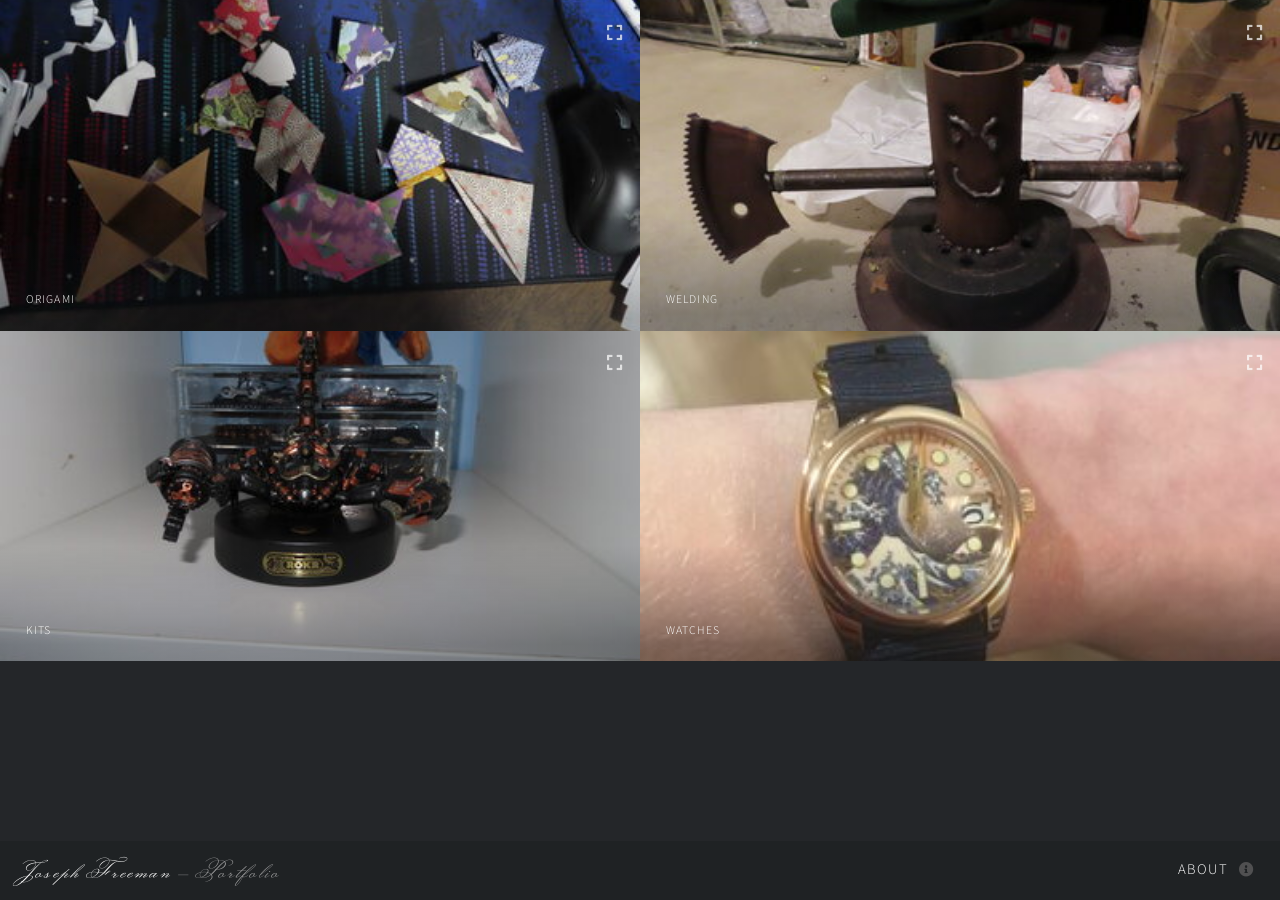
==== commit 96cf4a28: "Update index.html" ====
--- a/index.html
+++ b/index.html
@@ -4,11 +4,59 @@
 	html5up.net | @ajlkn
 	Free for personal and commercial use under the CCA 3.0 license (html5up.net/license)
 -->
-<html>
+<html lang="en">
 	<head>
-		<title>Joseph's Portfolio</title>
+		<!-- Primary SEO -->
+		<title>Joseph Freeman Portfolio | Origami, Welding & Handcrafted Art</title>
+		<meta name="description" content="The portfolio of Joseph Freeman — a maker working in origami, welded metal sculpture, model kits, and watch collecting. Browse photos of paper folding, metal art, and more." />
+		<meta name="keywords" content="Joseph Freeman, Joseph Freeman portfolio, Joe Freeman portfolio, origami artist, welding art, metal sculpture, handmade art portfolio" />
+		<meta name="author" content="Joseph Freeman" />
+		<meta name="robots" content="index, follow" />
+		<link rel="canonical" href="https://josephfreemanportfolio.github.io/" />
+
 		<meta charset="utf-8" />
 		<meta name="viewport" content="width=device-width, initial-scale=1, user-scalable=no" />
+
+		<!-- Open Graph (Facebook, LinkedIn, iMessage previews) -->
+		<meta property="og:type" content="website" />
+		<meta property="og:title" content="Joseph Freeman Portfolio | Origami, Welding & Handcrafted Art" />
+		<meta property="og:description" content="The portfolio of Joseph Freeman — origami, welded metal sculpture, model kits, and watch collecting." />
+		<meta property="og:url" content="https://josephfreemanportfolio.github.io/" />
+		<meta property="og:image" content="https://josephfreemanportfolio.github.io/images/thumbs/origami.jpg" />
+		<meta property="og:site_name" content="Joseph Freeman Portfolio" />
+
+		<!-- Twitter Card -->
+		<meta name="twitter:card" content="summary_large_image" />
+		<meta name="twitter:title" content="Joseph Freeman Portfolio" />
+		<meta name="twitter:description" content="Origami, welding, kits, and watches — handcrafted art by Joseph Freeman." />
+		<meta name="twitter:image" content="https://josephfreemanportfolio.github.io/images/thumbs/origami.jpg" />
+
+		<!-- Structured Data: Person + WebSite (helps Google build a knowledge panel) -->
+		<script type="application/ld+json">
+		{
+			"@context": "https://schema.org",
+			"@type": "Person",
+			"name": "Joseph Freeman",
+			"url": "https://josephfreemanportfolio.github.io/",
+			"jobTitle": "Artist & Maker",
+			"description": "Joseph Freeman is an artist working in origami, welded metal sculpture, model kits, and watch collecting.",
+			"knowsAbout": ["Origami", "Welding", "Metal Sculpture", "Paper Folding", "Model Building"],
+			"mainEntityOfPage": "https://josephfreemanportfolio.github.io/"
+		}
+		</script>
+		<script type="application/ld+json">
+		{
+			"@context": "https://schema.org",
+			"@type": "WebSite",
+			"name": "Joseph Freeman Portfolio",
+			"url": "https://josephfreemanportfolio.github.io/",
+			"author": {
+				"@type": "Person",
+				"name": "Joseph Freeman"
+			}
+		}
+		</script>
+
 		<link rel="stylesheet" href="assets/css/main.css" />
 		<noscript><link rel="stylesheet" href="assets/css/noscript.css" /></noscript>
 		<link rel="preconnect" href="https://fonts.googleapis.com">
@@ -22,7 +70,7 @@
 
 				<!-- Header -->
 					<header id="header">
-						<h1><a href="index.html"><strong>Joseph's Portfolio</a></h1>
+						<h1><a href="index.html"><strong>Joseph Freeman</strong></a> — Portfolio</h1>
 						<nav>
 							<ul>
 								<li><a href="#footer" class="icon solid fa-info-circle">About</a></li>
@@ -36,72 +84,74 @@
 						<div class="gallery-group" data-gallery="origami">
 							<button class="gallery-back">Back</button>
 							<article class="thumb">
-								<a href="images/gallery/origami/01-ALotOfOrigami.jpg" class="image"><img src="images/thumbs/origami.jpg" alt="Origami" /></a>
+								<a href="images/gallery/origami/01-ALotOfOrigami.jpg" class="image"><img src="images/thumbs/origami.jpg" alt="Joseph Freeman origami collection — paper-folded frogs, cranes, dragons, and more" /></a>
 								<h2>Origami</h2>
-								<p>Paper folding creations</p>
-								<span class="expand-overlay"></span>
-							</article>
-							<a href="images/gallery/origami/02-4OrigamiFrogs.jpg" class="gallery-item"></a>
-							<a href="images/gallery/origami/03-6OrigamiFrogs.jpg" class="gallery-item"></a>
-							<a href="images/gallery/origami/04-6OrigamiFrogsStacked.jpg" class="gallery-item"></a>
-							<a href="images/gallery/origami/05-OrigamiBookmarkOnPage.jpg" class="gallery-item"></a>
-							<a href="images/gallery/origami/06-OrigamiBox.jpg" class="gallery-item"></a>
-							<a href="images/gallery/origami/07-OrigamiCat.jpg" class="gallery-item"></a>
-							<a href="images/gallery/origami/08-OrigamiCicada.jpg" class="gallery-item"></a>
-							<a href="images/gallery/origami/09-OrigamiCinema.jpg" class="gallery-item"></a>
-							<a href="images/gallery/origami/10-OrigamiCrane.jpg" class="gallery-item"></a>
-							<a href="images/gallery/origami/11-OrigamiFrog.jpg" class="gallery-item"></a>
-							<a href="images/gallery/origami/12-OrigamiFrogRabbit.jpg" class="gallery-item"></a>
-							<a href="images/gallery/origami/13-OrigamiHeart.jpg" class="gallery-item"></a>
-							<a href="images/gallery/origami/14-OrigamiOwl.jpg" class="gallery-item"></a>
-							<a href="images/gallery/origami/15-OrigamiParrotOnFinger.jpg" class="gallery-item"></a>
-							<a href="images/gallery/origami/16-OrigamiParrotOnFlowers.jpg" class="gallery-item"></a>
-							<a href="images/gallery/origami/17-OrigamiParrotWithDog.jpg" class="gallery-item"></a>
-							<a href="images/gallery/origami/18-OrigamiParrotWithDog2.jpg" class="gallery-item"></a>
-							<a href="images/gallery/origami/19-OrigamiRabbit2.jpg" class="gallery-item"></a>
-							<a href="images/gallery/origami/20-OrigamiTurtle.jpg" class="gallery-item"></a>
-							<a href="images/gallery/origami/21-OrigamiTurtle2.jpg" class="gallery-item"></a>
-							<a href="images/gallery/origami/22-OrigamiRabbit.jpg" class="gallery-item"></a>
+								<p>Paper-folded frogs, cranes, dragons, and more — handmade by Joseph Freeman.</p>
+								<span class="expand-overlay"></span>
+							</article>
+							<a href="images/gallery/origami/02-4OrigamiFrogs.jpg" class="gallery-item" aria-label="Four origami frogs"></a>
+							<a href="images/gallery/origami/03-6OrigamiFrogs.jpg" class="gallery-item" aria-label="Six origami frogs"></a>
+							<a href="images/gallery/origami/04-6OrigamiFrogsStacked.jpg" class="gallery-item" aria-label="Six origami frogs stacked"></a>
+							<a href="images/gallery/origami/05-OrigamiBookmarkOnPage.jpg" class="gallery-item" aria-label="Origami bookmark on a page"></a>
+							<a href="images/gallery/origami/06-OrigamiBox.jpg" class="gallery-item" aria-label="Origami box"></a>
+							<a href="images/gallery/origami/07-OrigamiCat.jpg" class="gallery-item" aria-label="Origami cat"></a>
+							<a href="images/gallery/origami/08-OrigamiCicada.jpg" class="gallery-item" aria-label="Origami cicada"></a>
+							<a href="images/gallery/origami/09-OrigamiCinema.jpg" class="gallery-item" aria-label="Origami cinema scene"></a>
+							<a href="images/gallery/origami/10-OrigamiCrane.jpg" class="gallery-item" aria-label="Origami crane"></a>
+							<a href="images/gallery/origami/11-OrigamiFrog.jpg" class="gallery-item" aria-label="Origami frog"></a>
+							<a href="images/gallery/origami/12-OrigamiFrogRabbit.jpg" class="gallery-item" aria-label="Origami frog and rabbit"></a>
+							<a href="images/gallery/origami/13-OrigamiHeart.jpg" class="gallery-item" aria-label="Origami heart"></a>
+							<a href="images/gallery/origami/14-OrigamiOwl.jpg" class="gallery-item" aria-label="Origami owl"></a>
+							<a href="images/gallery/origami/15-OrigamiParrotOnFinger.jpg" class="gallery-item" aria-label="Origami parrot on a finger"></a>
+							<a href="images/gallery/origami/16-OrigamiParrotOnFlowers.jpg" class="gallery-item" aria-label="Origami parrot on flowers"></a>
+							<a href="images/gallery/origami/17-OrigamiParrotWithDog.jpg" class="gallery-item" aria-label="Origami parrot with dog"></a>
+							<a href="images/gallery/origami/18-OrigamiParrotWithDog2.jpg" class="gallery-item" aria-label="Origami parrot with dog, second view"></a>
+							<a href="images/gallery/origami/19-OrigamiRabbit2.jpg" class="gallery-item" aria-label="Origami rabbit, second design"></a>
+							<a href="images/gallery/origami/20-OrigamiTurtle.jpg" class="gallery-item" aria-label="Origami turtle"></a>
+							<a href="images/gallery/origami/21-OrigamiTurtle2.jpg" class="gallery-item" aria-label="Origami turtle, second design"></a>
+							<a href="images/gallery/origami/22-OrigamiRabbit.jpg" class="gallery-item" aria-label="Origami rabbit"></a>
+							<a href="images/gallery/origami/23-OrigamiDragon1.jpg" class="gallery-item" aria-label="Origami dragon, first design"></a>
+							<a href="images/gallery/origami/24-OrigamiDragon2.jpg" class="gallery-item" aria-label="Origami dragon, second design"></a>
 						</div>
 
 						<!-- Welding Gallery -->
 						<div class="gallery-group" data-gallery="welding">
 							<button class="gallery-back">Back</button>
 							<article class="thumb">
-								<a href="images/gallery/welding/01-GuyIWelded.jpg" class="image"><img src="images/thumbs/welding.jpg" alt="Welding" /></a>
+								<a href="images/gallery/welding/01-GuyIWelded.jpg" class="image"><img src="images/thumbs/welding.jpg" alt="Welded metal sculpture by Joseph Freeman" /></a>
 								<h2>Welding</h2>
-								<p>Metal art and sculptures</p>
-								<span class="expand-overlay"></span>
-							</article>
-							<a href="images/gallery/welding/02-AlotOfWeldedThings.jpg" class="gallery-item"></a>
-							<a href="images/gallery/welding/03-WeldedBirdHouse.jpg" class="gallery-item"></a>
-							<a href="images/gallery/welding/04-WeldedCarAndFlowers.jpg" class="gallery-item"></a>
-							<a href="images/gallery/welding/05-WeldedGuy.jpg" class="gallery-item"></a>
-							<a href="images/gallery/welding/06-WeldedHandAndFlowers.jpg" class="gallery-item"></a>
+								<p>Welded metal sculptures and steel art by Joseph Freeman.</p>
+								<span class="expand-overlay"></span>
+							</article>
+							<a href="images/gallery/welding/02-AlotOfWeldedThings.jpg" class="gallery-item" aria-label="Collection of welded metal pieces"></a>
+							<a href="images/gallery/welding/03-WeldedBirdHouse.jpg" class="gallery-item" aria-label="Welded metal birdhouse"></a>
+							<a href="images/gallery/welding/04-WeldedCarAndFlowers.jpg" class="gallery-item" aria-label="Welded car and flowers sculpture"></a>
+							<a href="images/gallery/welding/05-WeldedGuy.jpg" class="gallery-item" aria-label="Welded metal figure"></a>
+							<a href="images/gallery/welding/06-WeldedHandAndFlowers.jpg" class="gallery-item" aria-label="Welded hand holding flowers"></a>
 						</div>
 
 						<!-- Kits Gallery -->
 						<div class="gallery-group" data-gallery="kits">
 							<button class="gallery-back">Back</button>
 							<article class="thumb">
-								<a href="images/gallery/kits/01-ScorpionKit.jpg" class="image"><img src="images/thumbs/kits.jpg" alt="Kits" /></a>
+								<a href="images/gallery/kits/01-ScorpionKit.jpg" class="image"><img src="images/thumbs/kits.jpg" alt="Assembled model kits by Joseph Freeman" /></a>
 								<h2>Kits</h2>
-								<p>Assembly projects</p>
-								<span class="expand-overlay"></span>
-							</article>
-							<a href="images/gallery/kits/02-WoodenOwlClockKit.jpg" class="gallery-item"></a>
+								<p>Assembled model kits — metal scorpions, wooden clocks, and other build projects.</p>
+								<span class="expand-overlay"></span>
+							</article>
+							<a href="images/gallery/kits/02-WoodenOwlClockKit.jpg" class="gallery-item" aria-label="Wooden owl clock kit"></a>
 						</div>
 
 						<!-- Watch Gallery -->
 						<div class="gallery-group" data-gallery="watch">
 							<button class="gallery-back">Back</button>
 							<article class="thumb">
-								<a href="images/gallery/watch/01-Watch-on-wrist.jpg" class="image"><img src="images/thumbs/watch.jpg" alt="Watch" /></a>
-								<h2>Watch</h2>
-								<p>Timepiece collection</p>
-								<span class="expand-overlay"></span>
-							</article>
-							<a href="images/gallery/watch/02-Watch-on-desk.jpg" class="gallery-item"></a>
+								<a href="images/gallery/watch/01-Watch-on-wrist.jpg" class="image"><img src="images/thumbs/watch.jpg" alt="Watch from Joseph Freeman's collection, on wrist" /></a>
+								<h2>Watches</h2>
+								<p>From Joseph Freeman's watch collection.</p>
+								<span class="expand-overlay"></span>
+							</article>
+							<a href="images/gallery/watch/02-Watch-on-desk.jpg" class="gallery-item" aria-label="Watch on a desk"></a>
 						</div>
 					</div>
 
@@ -110,8 +160,8 @@
 						<div class="inner split">
 							<div>
 								<section>
-									<h2>Magna feugiat sed adipiscing</h2>
-									<p>Nulla consequat, ex ut suscipit rutrum, mi dolor tincidunt erat, et scelerisque turpis ipsum eget quis orci mattis aliquet. Maecenas fringilla et ante at lorem et ipsum. Dolor nulla eu bibendum sapien. Donec non pharetra dui. Nulla consequat, ex ut suscipit rutrum, mi dolor tincidunt erat, et scelerisque turpis ipsum.</p>
+									<h2>About Joseph Freeman</h2>
+									<p>I'm Joseph Freeman — a maker who works across very different mediums. I fold origami (frogs, dragons, cranes, parrots), weld metal sculptures, build model kits, and collect watches. This portfolio is a running gallery of what I've made. Each section is a clickable gallery, so tap through to see the full set.</p>
 								</section>
 								<section>
 									<h2>Follow me on ...</h2>
@@ -125,7 +175,7 @@
 									</ul>
 								</section>
 								<p class="copyright">
-									&copy; Unttled. Design: <a href="http://html5up.net">HTML5 UP</a>.
+									&copy; Joseph Freeman. Design: <a href="http://html5up.net">HTML5 UP</a>.
 								</p>
 							</div>
 							<div>
@@ -164,4 +214,4 @@
 			<script src="assets/js/main.js"></script>
 
 	</body>
-</html>+</html>
--- a/assets/css/main.css
+++ b/assets/css/main.css
@@ -2121,7 +2121,7 @@
 
 	/* Back button - hidden by default */
 	#main .gallery-group .gallery-back {
-		display: none;
+		display: none !important;
 		position: absolute;
 		top: 1em;
 		left: 1em;
@@ -2131,7 +2131,7 @@
 		padding: 0.75em 1.5em;
 		font-size: 0.9em;
 		cursor: pointer;
-		z-index: 10;
+		z-index: 10000;
 		transition: background 0.2s ease;
 		text-transform: uppercase;
 		letter-spacing: 0.1em;
@@ -2150,7 +2150,7 @@
 
 	/* Gallery items - hidden by default */
 	#main .gallery-group .gallery-item {
-		display: none;
+		display: none !important;
 	}
 
 	/* EXPANDED STATE */
@@ -2159,12 +2159,12 @@
 		top: 0;
 		left: 0;
 		right: 0;
-		bottom: 4em;
+		bottom: 0;
 		width: 100%;
 		z-index: 10000;
 		background: #242629;
 		overflow-y: auto;
-		padding: 4em 0;
+		padding: 2em 0 5em 0;
 		align-content: flex-start;
 	}
 
@@ -2195,19 +2195,19 @@
 
 	@media screen and (max-width: 736px) {
 		#main .gallery-group.expanded {
-			top: 4em;
+			top: 0;
 			bottom: 0;
-			padding: 3.5em 0 0 0;
+			padding: 2em 0 5em 0;
 		}
 	}
 
 	/* Show back button when expanded */
 	#main .gallery-group.expanded .gallery-back {
-		display: block;
+		display: block !important;
 		position: fixed;
 		top: auto;
-		bottom: 5em;
-		left: 50%;
+		bottom: 2em;
+		left: calc(50% - 0.5em);
 		transform: translateX(-50%);
 	}
 
@@ -2222,7 +2222,7 @@
 
 	/* Show gallery items as thumbnails when expanded */
 	#main .gallery-group.expanded .gallery-item {
-		display: block;
+		display: block !important;
 		height: calc(40vh - 2em);
 		min-height: 20em;
 		width: 25%;
@@ -2275,6 +2275,12 @@
 		display: none;
 	}
 
+	/* Hide header and footer when gallery is expanded */
+	body.gallery-expanded #header,
+	body.gallery-expanded #footer {
+		display: none !important;
+	}
+
 /* Footer */
 
 	#footer .copyright {
